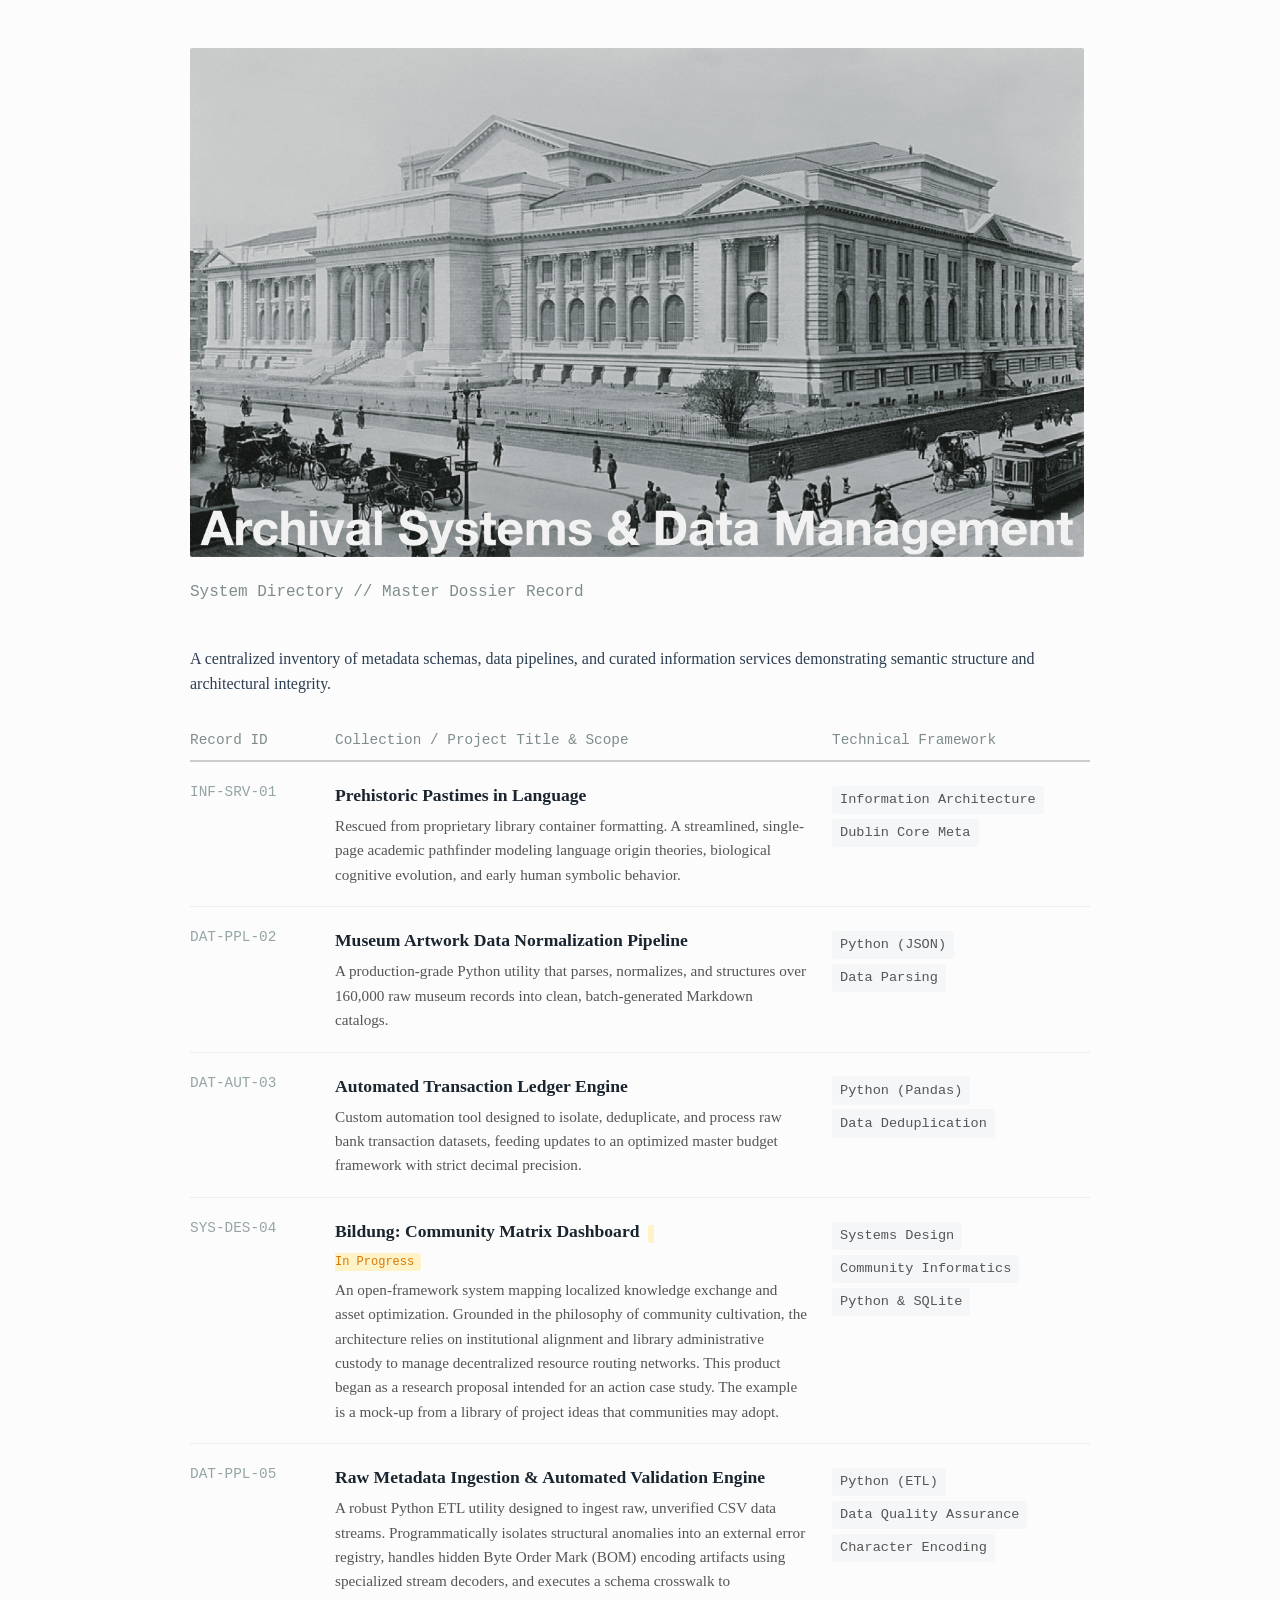
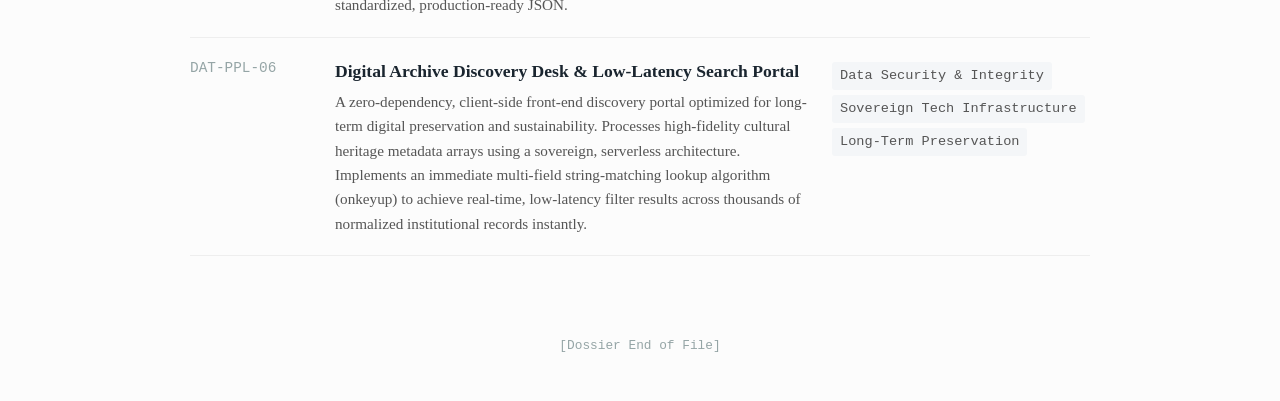
==== index.html @ 764c6c82 "Initial commit: Deploying Portfolio" ====
<!DOCTYPE html>
<html lang="en">
<head>
    <meta charset="UTF-8">
    <meta name="viewport" content="width=device-width, initial-scale=1.0">
    <title>Archival Systems & Metadata Dossier</title>
    <style>
        body {
            font-family: -apple-system, BlinkMacSystemFont, "Segoe UI", Roboto, Georgia, serif;
            line-height: 1.6;
            color: #2c3e50;
            background-color: #fcfcfc;
            max-width: 900px;
            margin: 0 auto;
            padding: 2rem;
        }
        h1 { font-size: 2rem; color: #1a252f; margin-bottom: 0.2rem; }
        .subtitle { font-size: 1rem; color: #7f8c8d; font-family: monospace; margin-bottom: 2.5rem; }
        
        /* --- Flexbox Table Styling --- */
        .flex-table {
            display: flex;
            flex-direction: column;
            margin-top: 2rem;
            width: 100%;
        }

        /* Table Header Layout */
        .flex-thead {
            display: flex;
            border-bottom: 2px solid #ccc;
            padding-bottom: 0.5rem;
        }

        .flex-th {
            font-family: monospace;
            font-size: 0.9rem;
            color: #7f8c8d;
            text-align: left;
        }

        /* Table Body & Row Layout */
        .flex-tbody {
            display: flex;
            flex-direction: column;
        }

        .flex-tr {
            display: flex;
            border-bottom: 1px solid #eee;
            padding: 1.2rem 0;
        }

        /* Column Width Allocations (Matching your original 15% / 55% / 30%) */
        .col-id {
            width: 15%;
            padding-right: 1rem;
        }

        .col-scope {
            width: 55%;
            padding-right: 1.5rem;
        }

        .col-framework {
            width: 30%;
        }

        /* Content Styling */
        .project-title {
            font-weight: bold;
            font-size: 1.1rem;
        }
        .project-title a {
            color: #1a252f;
            text-decoration: none;
        }
        .project-title a:hover {
            text-decoration: underline;
        }
        .tech-tag {
            font-family: monospace;
            font-size: 0.85rem;
            background-color: #f4f6f8;
            color: #555;
            padding: 0.2rem 0.5rem;
            border-radius: 3px;
            display: inline-block;
            margin-top: 0.3rem;
        }
        .meta-id {
            font-family: monospace;
            font-size: 0.9rem;
            color: #95a5a6;
        }

        /* Responsive Breakpoint for Mobile Screens */
        @media (max-width: 650px) {
            .flex-thead {
                display: none; /* Hide headers on mobile */
            }
            .flex-tr {
                flex-direction: column; /* Stack data columns vertically */
                gap: 0.5rem;
                padding: 1.5rem 0;
            }
            .col-id, .col-scope, .col-framework {
                width: 100%; /* Take up full width */
                padding-right: 0;
            }
            .meta-id {
                font-size: 0.8rem;
                background-color: #eef2f3;
                padding: 0.1rem 0.4rem;
                border-radius: 3px;
                display: inline-block;
            }
        }
    </style>
</head>
<body>

    <p><img src="Header.png" alt="New York Public Library, Public Domain image with website title 'Archival Systems and Data Management'" style="width: 100%; max-width: 894px; height: auto; filter: contrast(105%) brightness(95%); border-radius: 2px;"></p>
    <header>
        <div class="subtitle">System Directory // Master Dossier Record</div>
    </header>

    <main>
        <p>A centralized inventory of metadata schemas, data pipelines, and curated information services demonstrating semantic structure and architectural integrity.</p>

        <div class="flex-table">
            
            <div class="flex-thead">
                <div class="flex-th col-id">Record ID</div>
                <div class="flex-th col-scope">Collection / Project Title & Scope</div>
                <div class="flex-th col-framework">Technical Framework</div>
            </div>

            <div class="flex-tbody">
                
                <div class="flex-tr">
                    <div class="meta-id col-id">INF-SRV-01</div>
                    <div class="col-scope">
                        <div class="project-title"><a href="Prehistoric Pastimes in Language.html">Prehistoric Pastimes in Language</a></div>
                        <p style="margin: 0.3rem 0 0 0; font-size: 0.95rem; color: #555;">Rescued from proprietary library container formatting. A streamlined, single-page academic pathfinder modeling language origin theories, biological cognitive evolution, and early human symbolic behavior.</p>
                    </div>
                    <div class="col-framework">
                        <span class="tech-tag">Information Architecture</span><br>
                        <span class="tech-tag">Dublin Core Meta</span>
                    </div>
                </div>

                <div class="flex-tr">
                    <div class="meta-id col-id">DAT-PPL-02</div>
                    <div class="col-scope">
                        <div class="project-title"><a href="Museum Artwork Data Normalization Pipeline.html">Museum Artwork Data Normalization Pipeline</a></div>
                        <p style="margin: 0.3rem 0 0 0; font-size: 0.95rem; color: #555;">A production-grade Python utility that parses, normalizes, and structures over 160,000 raw museum records into clean, batch-generated Markdown catalogs.</p>
                    </div>
                    <div class="col-framework">
                        <span class="tech-tag">Python (JSON)</span><br>
                        <span class="tech-tag">Data Parsing</span>
                    </div>
                </div>

                <div class="flex-tr">
                    <div class="meta-id col-id">DAT-AUT-03</div>
                    <div class="col-scope">
                        <div class="project-title"><a href="Automated Transaction Ledger Engine.html">Automated Transaction Ledger Engine</a></div>
                        <p style="margin: 0.3rem 0 0 0; font-size: 0.95rem; color: #555;">Custom automation tool designed to isolate, deduplicate, and process raw bank transaction datasets, feeding updates to an optimized master budget framework with strict decimal precision.</p>
                    </div>
                    <div class="col-framework">
                        <span class="tech-tag">Python (Pandas)</span><br>
                        <span class="tech-tag">Data Deduplication</span>
                    </div>
                </div>

                <div class="flex-tr">
                    <div class="meta-id col-id">SYS-DES-04</div>
                    <div class="col-scope">
                        <div class="project-title">
                            <a href="dashboard.html">Bildung: Community Matrix Dashboard</a> 
                            <span style="font-family: monospace; font-size: 0.75rem; color: #d97706; background-color: #fef3c7; padding: 0.1rem 0.4rem; border-radius: 3px; margin-left: 0.5rem; font-weight: normal;"><br>In Progress</span>
                        </div>
                        <p style="margin: 0.3rem 0 0 0; font-size: 0.95rem; color: #555;">
                            An open-framework system mapping localized knowledge exchange and asset optimization. Grounded in the philosophy of community cultivation, the architecture relies on institutional alignment and library administrative custody to manage decentralized resource routing networks. This product began as a research proposal intended for an action case study. The example is a mock-up from a library of project ideas that communities may adopt.
                        </p>
                    </div>
                    <div class="col-framework">
                        <span class="tech-tag">Systems Design</span><br>
                        <span class="tech-tag">Community Informatics</span><br>
                        <span class="tech-tag">Python & SQLite</span>
                    </div>
                </div>

                <div class="flex-tr">
                    <div class="meta-id col-id">DAT-PPL-05</div>
                    <div class="col-scope">
                        <div class="project-title"><a href="ETL.html">Raw Metadata Ingestion & Automated Validation Engine</a></div>
                        <p style="margin: 0.3rem 0 0 0; font-size: 0.95rem; color: #555;">
                            A robust Python ETL utility designed to ingest raw, unverified CSV data streams. Programmatically isolates structural anomalies into an external error registry, handles hidden Byte Order Mark (BOM) encoding artifacts using specialized stream decoders, and executes a schema crosswalk to standardized, production-ready JSON.
                        </p>
                    </div>
                    <div class="col-framework">
                        <span class="tech-tag">Python (ETL)</span><br>
                        <span class="tech-tag">Data Quality Assurance</span><br>
                        <span class="tech-tag">Character Encoding</span>
                    </div>
                </div>

                                <div class="flex-tr">
                    <div class="meta-id col-id">DAT-PPL-06</div>
                    <div class="col-scope">
                        <div class="project-title"><a href="ArchiveDemo.html">Digital Archive Discovery Desk & Low-Latency Search Portal</a></div>
                        <p style="margin: 0.3rem 0 0 0; font-size: 0.95rem; color: #555;">
                            A zero-dependency, client-side front-end discovery portal optimized for long-term digital preservation and sustainability. Processes high-fidelity cultural heritage metadata arrays using a sovereign, serverless architecture. Implements an immediate multi-field string-matching lookup algorithm (onkeyup) to achieve real-time, low-latency filter results across thousands of normalized institutional records instantly.
                        </p>
                    </div>
                    <div class="col-framework">
                        <span class="tech-tag">Data Security & Integrity</span><br>
                        <span class="tech-tag">Sovereign Tech Infrastructure</span><br>
                        <span class="tech-tag">Long-Term Preservation</span>
                    </div>
                </div>

            </div>
        </div>
    </main>

    <footer>
        <p style="text-align: center; color: #95a5a6; font-size: 0.8rem; margin-top: 5rem; font-family: monospace;">
            [Dossier End of File]
        </p>
    </footer>

</body>
</html>
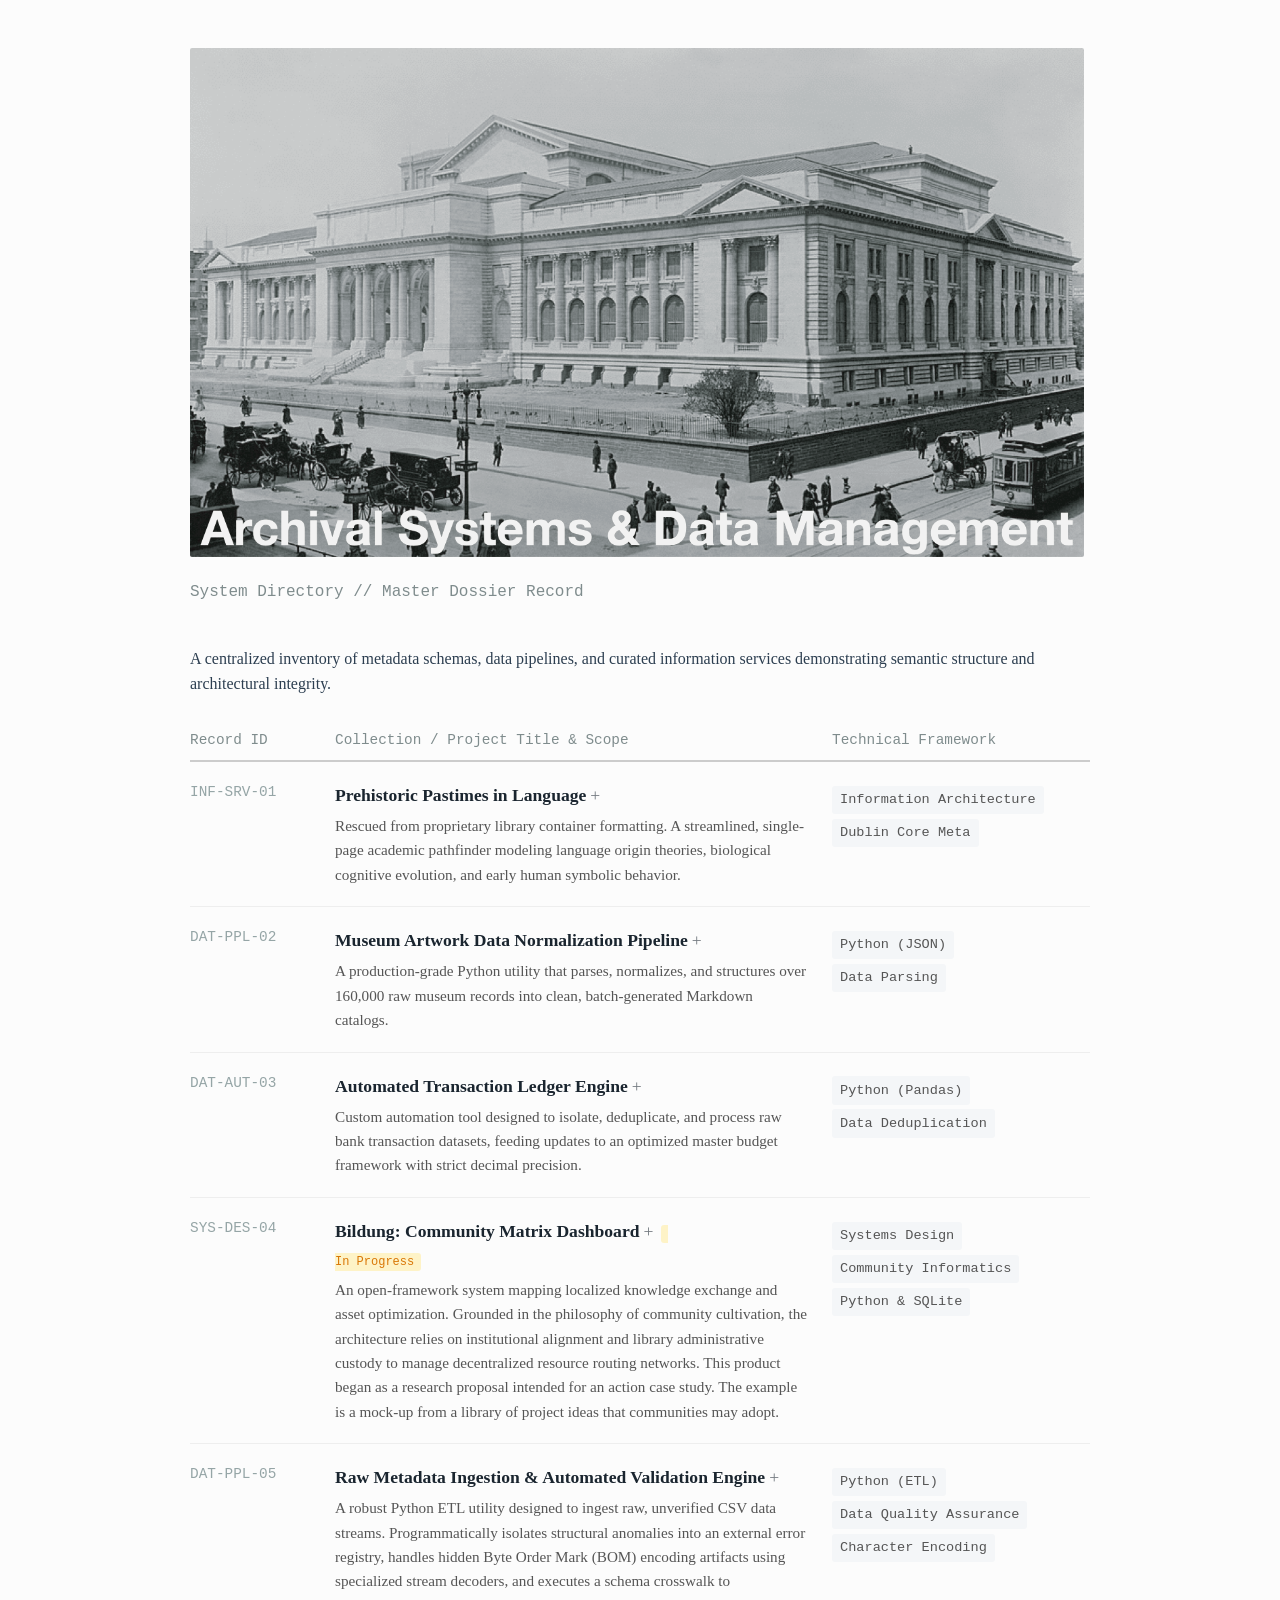
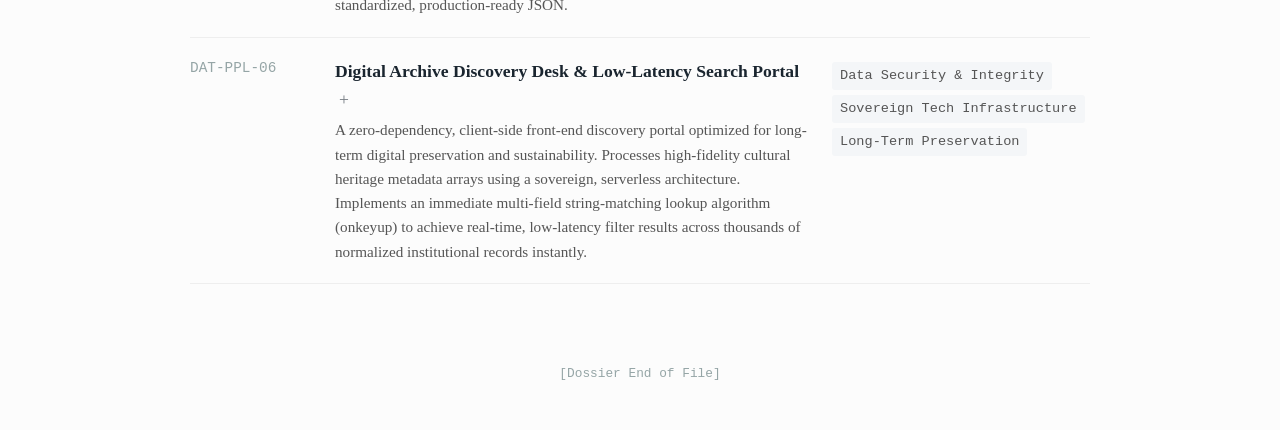
==== commit bbb207f0: "re-edited link visibility to click into subpages" ====
--- a/index.html
+++ b/index.html
@@ -16,7 +16,6 @@
         }
         h1 { font-size: 2rem; color: #1a252f; margin-bottom: 0.2rem; }
         .subtitle { font-size: 1rem; color: #7f8c8d; font-family: monospace; margin-bottom: 2.5rem; }
-        
         /* --- Flexbox Table Styling --- */
         .flex-table {
             display: flex;
@@ -77,6 +76,18 @@
         }
         .project-title a:hover {
             text-decoration: underline;
+        }
+        .project-title a::after {
+            content: " +";
+            font-weight: normal;
+            opacity: 0.6; /* Keeps it subtle so it looks professional */
+            transition: opacity 0.2s ease;
+            display: inline-block;
+            padding-left: 4px;
+        }
+        .project-title a:hover::after {
+            opacity: 1;
+            color: #0076ff; /* Gives a nice visual pop on hover */
         }
         .tech-tag {
             font-family: monospace;
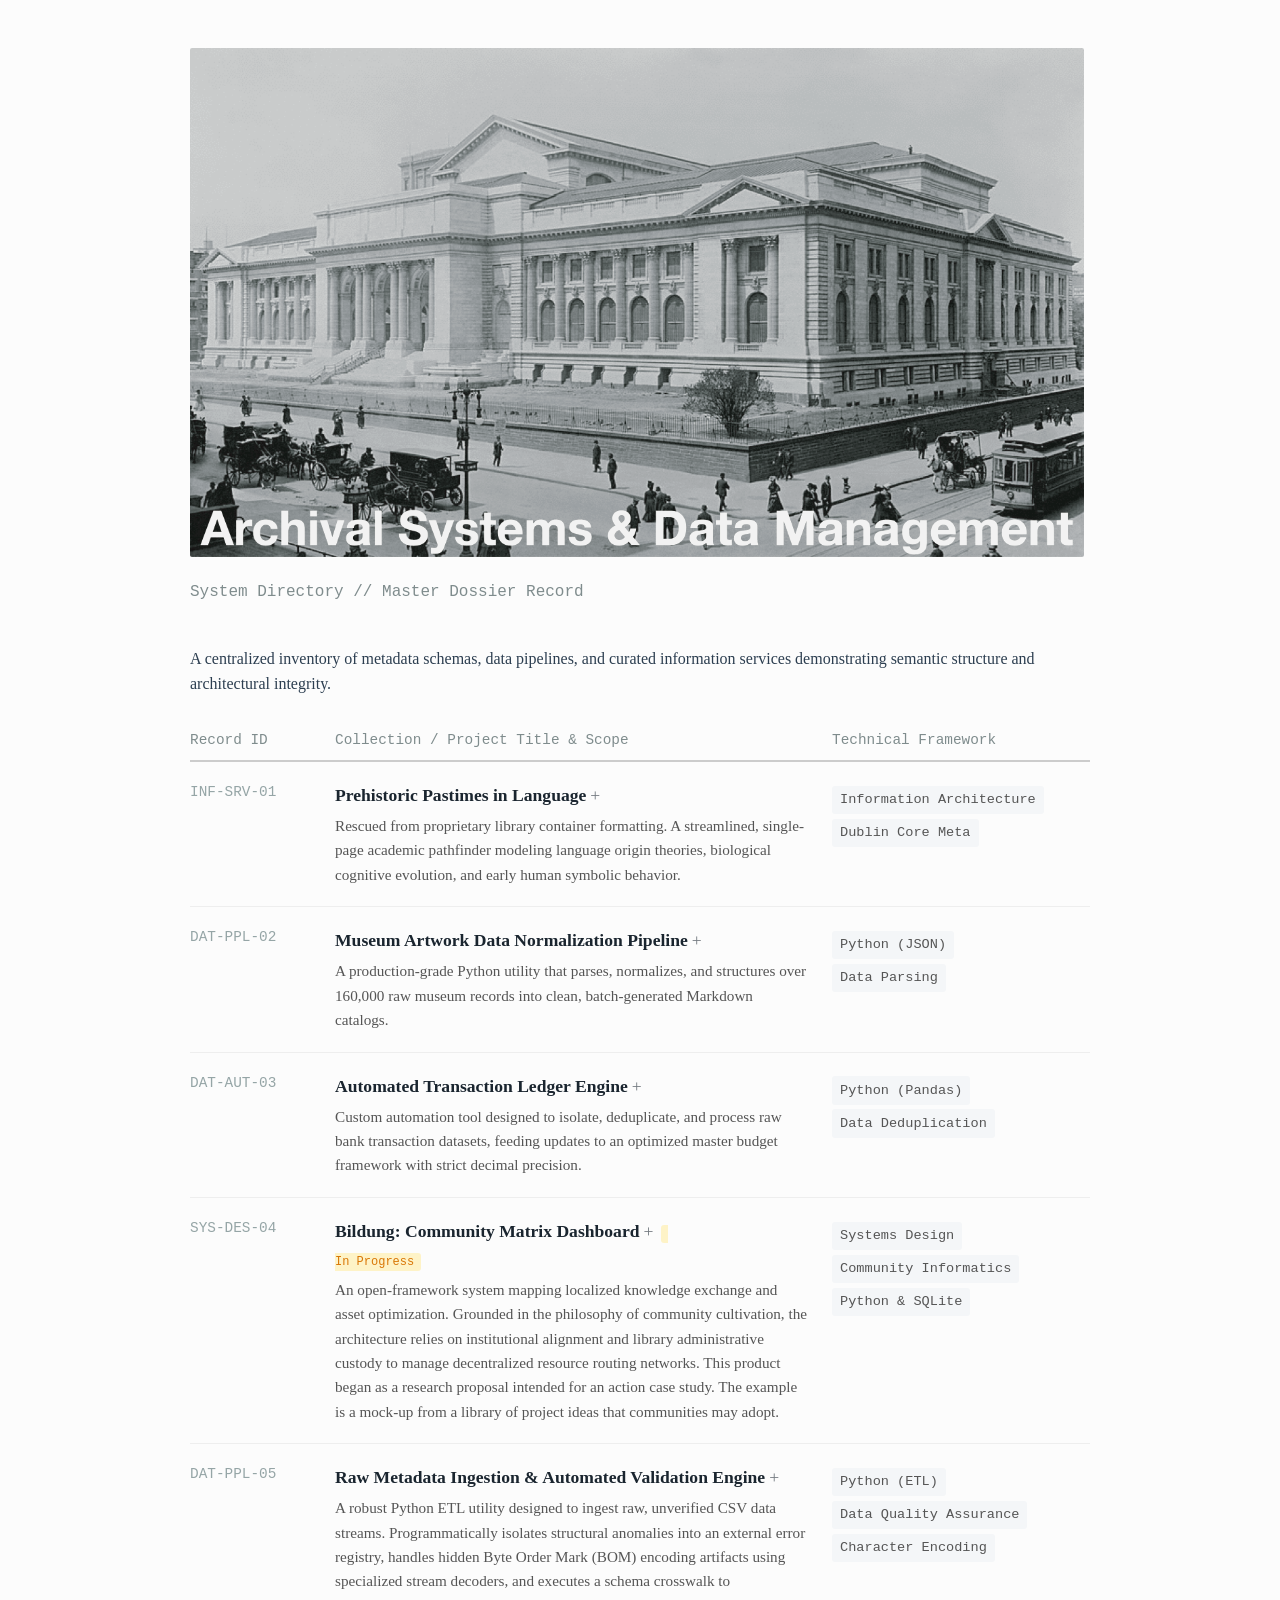
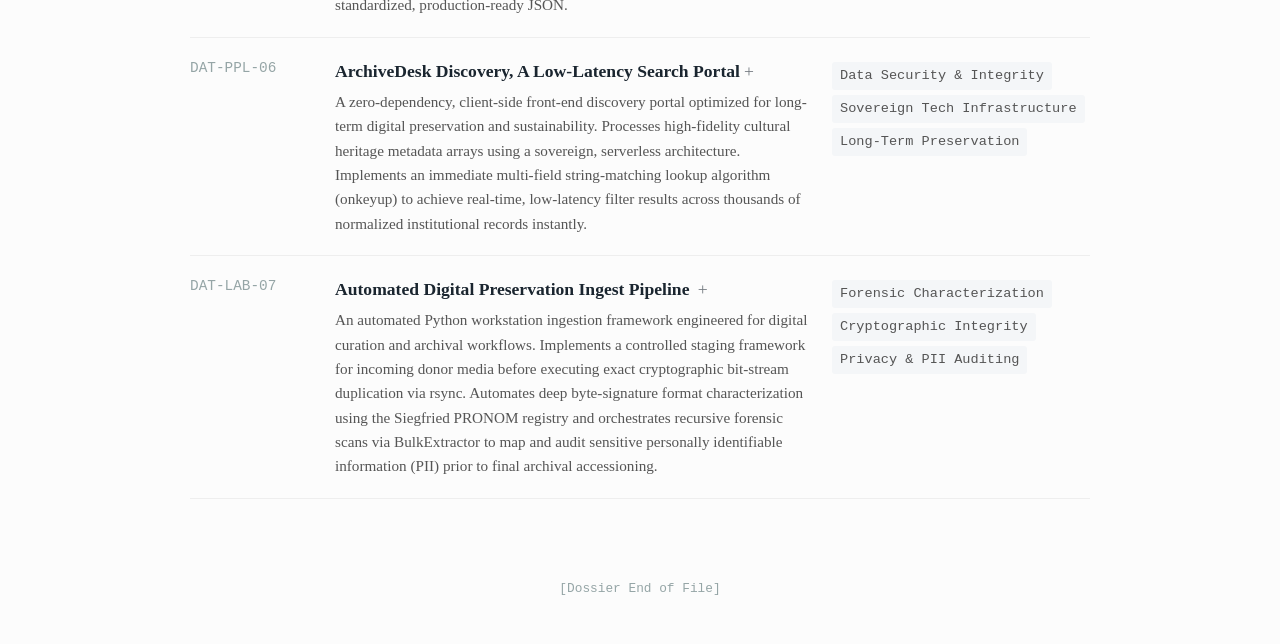
==== commit 9974cf32: "deployed digitalArchiveLab and linked to portfolio" ====
--- a/index.html
+++ b/index.html
@@ -221,7 +221,7 @@
                                 <div class="flex-tr">
                     <div class="meta-id col-id">DAT-PPL-06</div>
                     <div class="col-scope">
-                        <div class="project-title"><a href="ArchiveDemo.html">Digital Archive Discovery Desk & Low-Latency Search Portal</a></div>
+                        <div class="project-title"><a href="ArchiveDemo.html">ArchiveDesk Discovery, A Low-Latency Search Portal</a></div>
                         <p style="margin: 0.3rem 0 0 0; font-size: 0.95rem; color: #555;">
                             A zero-dependency, client-side front-end discovery portal optimized for long-term digital preservation and sustainability. Processes high-fidelity cultural heritage metadata arrays using a sovereign, serverless architecture. Implements an immediate multi-field string-matching lookup algorithm (onkeyup) to achieve real-time, low-latency filter results across thousands of normalized institutional records instantly.
                         </p>
@@ -230,6 +230,25 @@
                         <span class="tech-tag">Data Security & Integrity</span><br>
                         <span class="tech-tag">Sovereign Tech Infrastructure</span><br>
                         <span class="tech-tag">Long-Term Preservation</span>
+                    </div>
+                </div>
+
+                                <div class="flex-tr">
+                    <div class="meta-id col-id">DAT-LAB-07</div>
+                    <div class="col-scope">
+                        <div class="project-title">
+                            <a href="https://katherand.github.io/digitalArchivesLab/" target="_blank" rel="noopener noreferrer">
+                                Automated Digital Preservation Ingest Pipeline
+                            </a>
+                        </div>
+                        <p style="margin: 0.3rem 0 0 0; font-size: 0.95rem; color: #555;">
+                            An automated Python workstation ingestion framework engineered for digital curation and archival workflows. Implements a controlled staging framework for incoming donor media before executing exact cryptographic bit-stream duplication via rsync. Automates deep byte-signature format characterization using the Siegfried PRONOM registry and orchestrates recursive forensic scans via BulkExtractor to map and audit sensitive personally identifiable information (PII) prior to final archival accessioning.
+                        </p>
+                    </div>
+                    <div class="col-framework">
+                        <span class="tech-tag">Forensic Characterization</span><br>
+                        <span class="tech-tag">Cryptographic Integrity</span><br>
+                        <span class="tech-tag">Privacy & PII Auditing</span>
                     </div>
                 </div>
 
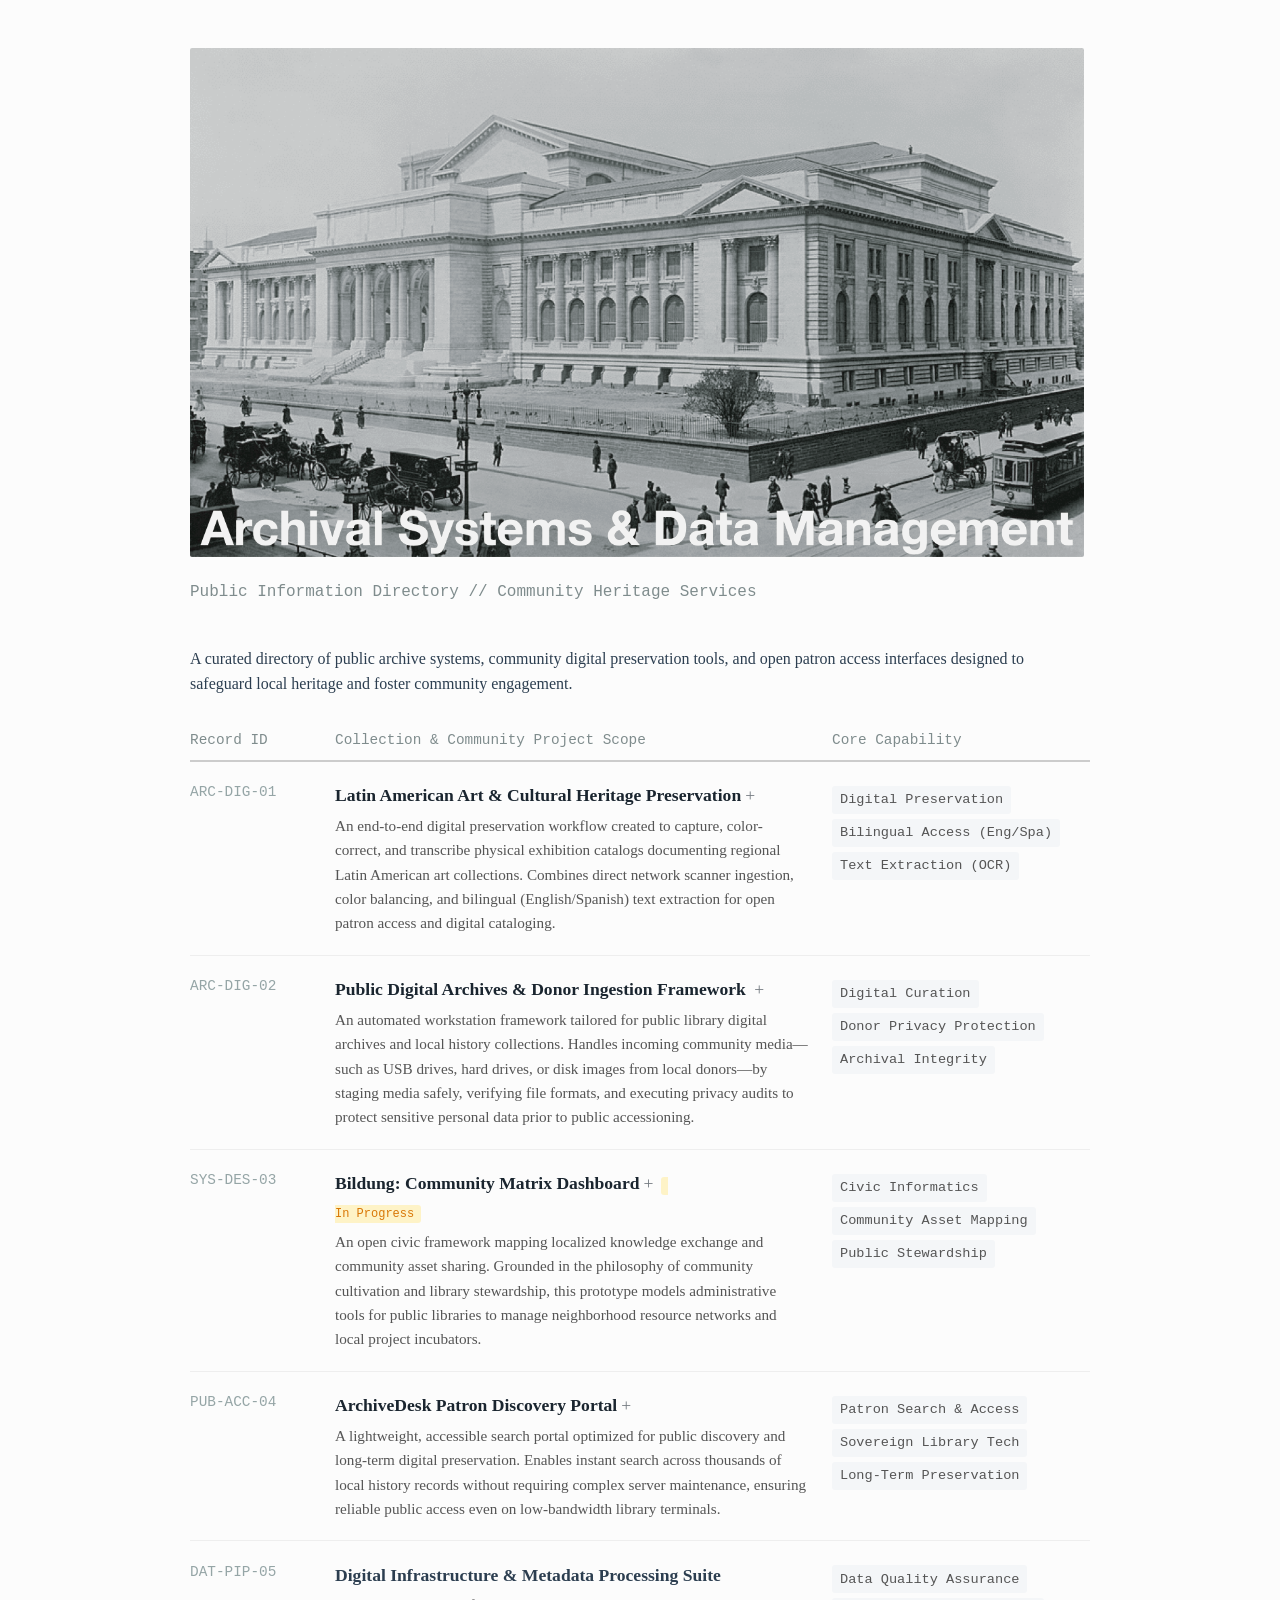
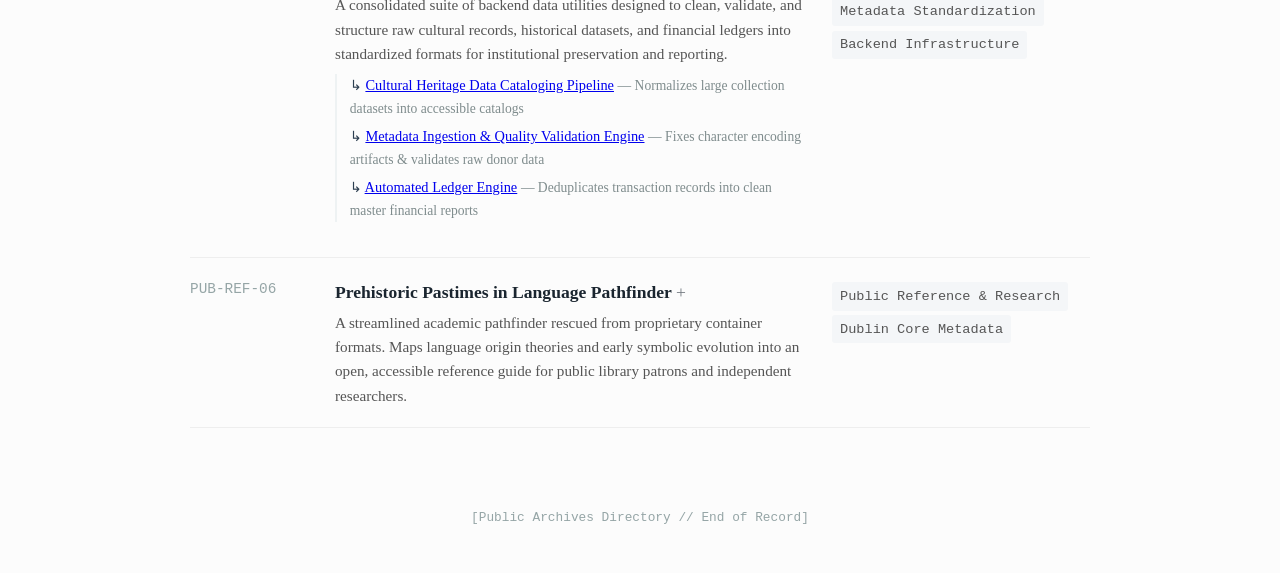
==== commit b33b5350: "added new project to portfolio" ====
--- a/index.html
+++ b/index.html
@@ -3,7 +3,7 @@
 <head>
     <meta charset="UTF-8">
     <meta name="viewport" content="width=device-width, initial-scale=1.0">
-    <title>Archival Systems & Metadata Dossier</title>
+    <title>Community Archives & Information Systems Directory</title>
     <style>
         body {
             font-family: -apple-system, BlinkMacSystemFont, "Segoe UI", Roboto, Georgia, serif;
@@ -16,6 +16,7 @@
         }
         h1 { font-size: 2rem; color: #1a252f; margin-bottom: 0.2rem; }
         .subtitle { font-size: 1rem; color: #7f8c8d; font-family: monospace; margin-bottom: 2.5rem; }
+        
         /* --- Flexbox Table Styling --- */
         .flex-table {
             display: flex;
@@ -24,7 +25,6 @@
             width: 100%;
         }
 
-        /* Table Header Layout */
         .flex-thead {
             display: flex;
             border-bottom: 2px solid #ccc;
@@ -38,7 +38,6 @@
             text-align: left;
         }
 
-        /* Table Body & Row Layout */
         .flex-tbody {
             display: flex;
             flex-direction: column;
@@ -50,7 +49,6 @@
             padding: 1.2rem 0;
         }
 
-        /* Column Width Allocations (Matching your original 15% / 55% / 30%) */
         .col-id {
             width: 15%;
             padding-right: 1rem;
@@ -65,7 +63,6 @@
             width: 30%;
         }
 
-        /* Content Styling */
         .project-title {
             font-weight: bold;
             font-size: 1.1rem;
@@ -80,14 +77,14 @@
         .project-title a::after {
             content: " +";
             font-weight: normal;
-            opacity: 0.6; /* Keeps it subtle so it looks professional */
+            opacity: 0.6;
             transition: opacity 0.2s ease;
             display: inline-block;
             padding-left: 4px;
         }
         .project-title a:hover::after {
             opacity: 1;
-            color: #0076ff; /* Gives a nice visual pop on hover */
+            color: #0076ff;
         }
         .tech-tag {
             font-family: monospace;
@@ -105,18 +102,29 @@
             color: #95a5a6;
         }
 
-        /* Responsive Breakpoint for Mobile Screens */
+        /* Sub-links inside consolidated pipeline block */
+        .pipeline-links {
+            margin-top: 0.5rem;
+            padding-left: 0.8rem;
+            border-left: 2px solid #eef2f3;
+        }
+        .pipeline-links li {
+            list-style: none;
+            margin-bottom: 0.3rem;
+            font-size: 0.9rem;
+        }
+
         @media (max-width: 650px) {
             .flex-thead {
-                display: none; /* Hide headers on mobile */
+                display: none;
             }
             .flex-tr {
-                flex-direction: column; /* Stack data columns vertically */
+                flex-direction: column;
                 gap: 0.5rem;
                 padding: 1.5rem 0;
             }
             .col-id, .col-scope, .col-framework {
-                width: 100%; /* Take up full width */
+                width: 100%;
                 padding-right: 0;
             }
             .meta-id {
@@ -131,124 +139,124 @@
 </head>
 <body>
 
-    <p><img src="Header.png" alt="New York Public Library, Public Domain image with website title 'Archival Systems and Data Management'" style="width: 100%; max-width: 894px; height: auto; filter: contrast(105%) brightness(95%); border-radius: 2px;"></p>
+    <p><img src="Header.png" alt="Public Library Archival Systems and Data Management" style="width: 100%; max-width: 894px; height: auto; filter: contrast(105%) brightness(95%); border-radius: 2px;"></p>
     <header>
-        <div class="subtitle">System Directory // Master Dossier Record</div>
+        <div class="subtitle">Public Information Directory // Community Heritage Services</div>
     </header>
 
     <main>
-        <p>A centralized inventory of metadata schemas, data pipelines, and curated information services demonstrating semantic structure and architectural integrity.</p>
+        <p>A curated directory of public archive systems, community digital preservation tools, and open patron access interfaces designed to safeguard local heritage and foster community engagement.</p>
 
         <div class="flex-table">
             
             <div class="flex-thead">
                 <div class="flex-th col-id">Record ID</div>
-                <div class="flex-th col-scope">Collection / Project Title & Scope</div>
-                <div class="flex-th col-framework">Technical Framework</div>
+                <div class="flex-th col-scope">Collection & Community Project Scope</div>
+                <div class="flex-th col-framework">Core Capability</div>
             </div>
 
             <div class="flex-tbody">
-                
-                <div class="flex-tr">
-                    <div class="meta-id col-id">INF-SRV-01</div>
-                    <div class="col-scope">
-                        <div class="project-title"><a href="Prehistoric Pastimes in Language.html">Prehistoric Pastimes in Language</a></div>
-                        <p style="margin: 0.3rem 0 0 0; font-size: 0.95rem; color: #555;">Rescued from proprietary library container formatting. A streamlined, single-page academic pathfinder modeling language origin theories, biological cognitive evolution, and early human symbolic behavior.</p>
-                    </div>
-                    <div class="col-framework">
-                        <span class="tech-tag">Information Architecture</span><br>
-                        <span class="tech-tag">Dublin Core Meta</span>
-                    </div>
-                </div>
-
-                <div class="flex-tr">
-                    <div class="meta-id col-id">DAT-PPL-02</div>
-                    <div class="col-scope">
-                        <div class="project-title"><a href="Museum Artwork Data Normalization Pipeline.html">Museum Artwork Data Normalization Pipeline</a></div>
-                        <p style="margin: 0.3rem 0 0 0; font-size: 0.95rem; color: #555;">A production-grade Python utility that parses, normalizes, and structures over 160,000 raw museum records into clean, batch-generated Markdown catalogs.</p>
-                    </div>
-                    <div class="col-framework">
-                        <span class="tech-tag">Python (JSON)</span><br>
-                        <span class="tech-tag">Data Parsing</span>
-                    </div>
-                </div>
-
-                <div class="flex-tr">
-                    <div class="meta-id col-id">DAT-AUT-03</div>
-                    <div class="col-scope">
-                        <div class="project-title"><a href="Automated Transaction Ledger Engine.html">Automated Transaction Ledger Engine</a></div>
-                        <p style="margin: 0.3rem 0 0 0; font-size: 0.95rem; color: #555;">Custom automation tool designed to isolate, deduplicate, and process raw bank transaction datasets, feeding updates to an optimized master budget framework with strict decimal precision.</p>
-                    </div>
-                    <div class="col-framework">
-                        <span class="tech-tag">Python (Pandas)</span><br>
-                        <span class="tech-tag">Data Deduplication</span>
-                    </div>
-                </div>
-
-                <div class="flex-tr">
-                    <div class="meta-id col-id">SYS-DES-04</div>
+
+                <!-- 1. LATINE ART & CULTURAL HERITAGE -->
+                <div class="flex-tr">
+                    <div class="meta-id col-id">ARC-DIG-01</div>
+                    <div class="col-scope">
+                        <div class="project-title"><a href="https://katherand.github.io/LatineArt/">Latin American Art & Cultural Heritage Preservation</a></div>
+                        <p style="margin: 0.3rem 0 0 0; font-size: 0.95rem; color: #555;">An end-to-end digital preservation workflow created to capture, color-correct, and transcribe physical exhibition catalogs documenting regional Latin American art collections. Combines direct network scanner ingestion, color balancing, and bilingual (English/Spanish) text extraction for open patron access and digital cataloging.</p>
+                    </div>
+                    <div class="col-framework">
+                        <span class="tech-tag">Digital Preservation</span><br>
+                        <span class="tech-tag">Bilingual Access (Eng/Spa)</span><br>
+                        <span class="tech-tag">Text Extraction (OCR)</span>
+                    </div>
+                </div>
+
+                <!-- 2. DONOR INGESTION & PRIVACY FRAMEWORK -->
+                <div class="flex-tr">
+                    <div class="meta-id col-id">ARC-DIG-02</div>
+                    <div class="col-scope">
+                        <div class="project-title">
+                            <a href="https://katherand.github.io/digitalArchivesLab/" target="_blank" rel="noopener noreferrer">
+                                Public Digital Archives & Donor Ingestion Framework
+                            </a>
+                        </div>
+                        <p style="margin: 0.3rem 0 0 0; font-size: 0.95rem; color: #555;">
+                            An automated workstation framework tailored for public library digital archives and local history collections. Handles incoming community media—such as USB drives, hard drives, or disk images from local donors—by staging media safely, verifying file formats, and executing privacy audits to protect sensitive personal data prior to public accessioning.
+                        </p>
+                    </div>
+                    <div class="col-framework">
+                        <span class="tech-tag">Digital Curation</span><br>
+                        <span class="tech-tag">Donor Privacy Protection</span><br>
+                        <span class="tech-tag">Archival Integrity</span>
+                    </div>
+                </div>
+
+                <!-- 3. BILDUNG COMMUNITY MATRIX -->
+                <div class="flex-tr">
+                    <div class="meta-id col-id">SYS-DES-03</div>
                     <div class="col-scope">
                         <div class="project-title">
                             <a href="dashboard.html">Bildung: Community Matrix Dashboard</a> 
                             <span style="font-family: monospace; font-size: 0.75rem; color: #d97706; background-color: #fef3c7; padding: 0.1rem 0.4rem; border-radius: 3px; margin-left: 0.5rem; font-weight: normal;"><br>In Progress</span>
                         </div>
                         <p style="margin: 0.3rem 0 0 0; font-size: 0.95rem; color: #555;">
-                            An open-framework system mapping localized knowledge exchange and asset optimization. Grounded in the philosophy of community cultivation, the architecture relies on institutional alignment and library administrative custody to manage decentralized resource routing networks. This product began as a research proposal intended for an action case study. The example is a mock-up from a library of project ideas that communities may adopt.
-                        </p>
-                    </div>
-                    <div class="col-framework">
-                        <span class="tech-tag">Systems Design</span><br>
-                        <span class="tech-tag">Community Informatics</span><br>
-                        <span class="tech-tag">Python & SQLite</span>
-                    </div>
-                </div>
-
-                <div class="flex-tr">
-                    <div class="meta-id col-id">DAT-PPL-05</div>
-                    <div class="col-scope">
-                        <div class="project-title"><a href="ETL.html">Raw Metadata Ingestion & Automated Validation Engine</a></div>
-                        <p style="margin: 0.3rem 0 0 0; font-size: 0.95rem; color: #555;">
-                            A robust Python ETL utility designed to ingest raw, unverified CSV data streams. Programmatically isolates structural anomalies into an external error registry, handles hidden Byte Order Mark (BOM) encoding artifacts using specialized stream decoders, and executes a schema crosswalk to standardized, production-ready JSON.
-                        </p>
-                    </div>
-                    <div class="col-framework">
-                        <span class="tech-tag">Python (ETL)</span><br>
+                            An open civic framework mapping localized knowledge exchange and community asset sharing. Grounded in the philosophy of community cultivation and library stewardship, this prototype models administrative tools for public libraries to manage neighborhood resource networks and local project incubators.
+                        </p>
+                    </div>
+                    <div class="col-framework">
+                        <span class="tech-tag">Civic Informatics</span><br>
+                        <span class="tech-tag">Community Asset Mapping</span><br>
+                        <span class="tech-tag">Public Stewardship</span>
+                    </div>
+                </div>
+
+                <!-- 4. PATRON DISCOVERY PORTAL -->
+                <div class="flex-tr">
+                    <div class="meta-id col-id">PUB-ACC-04</div>
+                    <div class="col-scope">
+                        <div class="project-title"><a href="ArchiveDemo.html">ArchiveDesk Patron Discovery Portal</a></div>
+                        <p style="margin: 0.3rem 0 0 0; font-size: 0.95rem; color: #555;">
+                            A lightweight, accessible search portal optimized for public discovery and long-term digital preservation. Enables instant search across thousands of local history records without requiring complex server maintenance, ensuring reliable public access even on low-bandwidth library terminals.
+                        </p>
+                    </div>
+                    <div class="col-framework">
+                        <span class="tech-tag">Patron Search & Access</span><br>
+                        <span class="tech-tag">Sovereign Library Tech</span><br>
+                        <span class="tech-tag">Long-Term Preservation</span>
+                    </div>
+                </div>
+
+                <!-- 5. CONSOLIDATED PIPELINES BLOCK -->
+                <div class="flex-tr">
+                    <div class="meta-id col-id">DAT-PIP-05</div>
+                    <div class="col-scope">
+                        <div class="project-title">Digital Infrastructure & Metadata Processing Suite</div>
+                        <p style="margin: 0.3rem 0 0 0; font-size: 0.95rem; color: #555;">
+                            A consolidated suite of backend data utilities designed to clean, validate, and structure raw cultural records, historical datasets, and financial ledgers into standardized formats for institutional preservation and reporting.
+                        </p>
+                        <ul class="pipeline-links">
+                            <li>↳ <a href="Museum Artwork Data Normalization Pipeline.html">Cultural Heritage Data Cataloging Pipeline</a> <span style="color: #7f8c8d; font-size: 0.85rem;">— Normalizes large collection datasets into accessible catalogs</span></li>
+                            <li>↳ <a href="ETL.html">Metadata Ingestion & Quality Validation Engine</a> <span style="color: #7f8c8d; font-size: 0.85rem;">— Fixes character encoding artifacts & validates raw donor data</span></li>
+                            <li>↳ <a href="Automated Transaction Ledger Engine.html">Automated Ledger Engine</a> <span style="color: #7f8c8d; font-size: 0.85rem;">— Deduplicates transaction records into clean master financial reports</span></li>
+                        </ul>
+                    </div>
+                    <div class="col-framework">
                         <span class="tech-tag">Data Quality Assurance</span><br>
-                        <span class="tech-tag">Character Encoding</span>
-                    </div>
-                </div>
-
-                                <div class="flex-tr">
-                    <div class="meta-id col-id">DAT-PPL-06</div>
-                    <div class="col-scope">
-                        <div class="project-title"><a href="ArchiveDemo.html">ArchiveDesk Discovery, A Low-Latency Search Portal</a></div>
-                        <p style="margin: 0.3rem 0 0 0; font-size: 0.95rem; color: #555;">
-                            A zero-dependency, client-side front-end discovery portal optimized for long-term digital preservation and sustainability. Processes high-fidelity cultural heritage metadata arrays using a sovereign, serverless architecture. Implements an immediate multi-field string-matching lookup algorithm (onkeyup) to achieve real-time, low-latency filter results across thousands of normalized institutional records instantly.
-                        </p>
-                    </div>
-                    <div class="col-framework">
-                        <span class="tech-tag">Data Security & Integrity</span><br>
-                        <span class="tech-tag">Sovereign Tech Infrastructure</span><br>
-                        <span class="tech-tag">Long-Term Preservation</span>
-                    </div>
-                </div>
-
-                                <div class="flex-tr">
-                    <div class="meta-id col-id">DAT-LAB-07</div>
-                    <div class="col-scope">
-                        <div class="project-title">
-                            <a href="https://katherand.github.io/digitalArchivesLab/" target="_blank" rel="noopener noreferrer">
-                                Automated Digital Preservation Ingest Pipeline
-                            </a>
-                        </div>
-                        <p style="margin: 0.3rem 0 0 0; font-size: 0.95rem; color: #555;">
-                            An automated Python workstation ingestion framework engineered for digital curation and archival workflows. Implements a controlled staging framework for incoming donor media before executing exact cryptographic bit-stream duplication via rsync. Automates deep byte-signature format characterization using the Siegfried PRONOM registry and orchestrates recursive forensic scans via BulkExtractor to map and audit sensitive personally identifiable information (PII) prior to final archival accessioning.
-                        </p>
-                    </div>
-                    <div class="col-framework">
-                        <span class="tech-tag">Forensic Characterization</span><br>
-                        <span class="tech-tag">Cryptographic Integrity</span><br>
-                        <span class="tech-tag">Privacy & PII Auditing</span>
+                        <span class="tech-tag">Metadata Standardization</span><br>
+                        <span class="tech-tag">Backend Infrastructure</span>
+                    </div>
+                </div>
+
+                <!-- 6. PUBLIC PATHFINDER -->
+                <div class="flex-tr">
+                    <div class="meta-id col-id">PUB-REF-06</div>
+                    <div class="col-scope">
+                        <div class="project-title"><a href="Prehistoric Pastimes in Language.html">Prehistoric Pastimes in Language Pathfinder</a></div>
+                        <p style="margin: 0.3rem 0 0 0; font-size: 0.95rem; color: #555;">A streamlined academic pathfinder rescued from proprietary container formats. Maps language origin theories and early symbolic evolution into an open, accessible reference guide for public library patrons and independent researchers.</p>
+                    </div>
+                    <div class="col-framework">
+                        <span class="tech-tag">Public Reference & Research</span><br>
+                        <span class="tech-tag">Dublin Core Metadata</span>
                     </div>
                 </div>
 
@@ -258,7 +266,7 @@
 
     <footer>
         <p style="text-align: center; color: #95a5a6; font-size: 0.8rem; margin-top: 5rem; font-family: monospace;">
-            [Dossier End of File]
+            [Public Archives Directory // End of Record]
         </p>
     </footer>
 
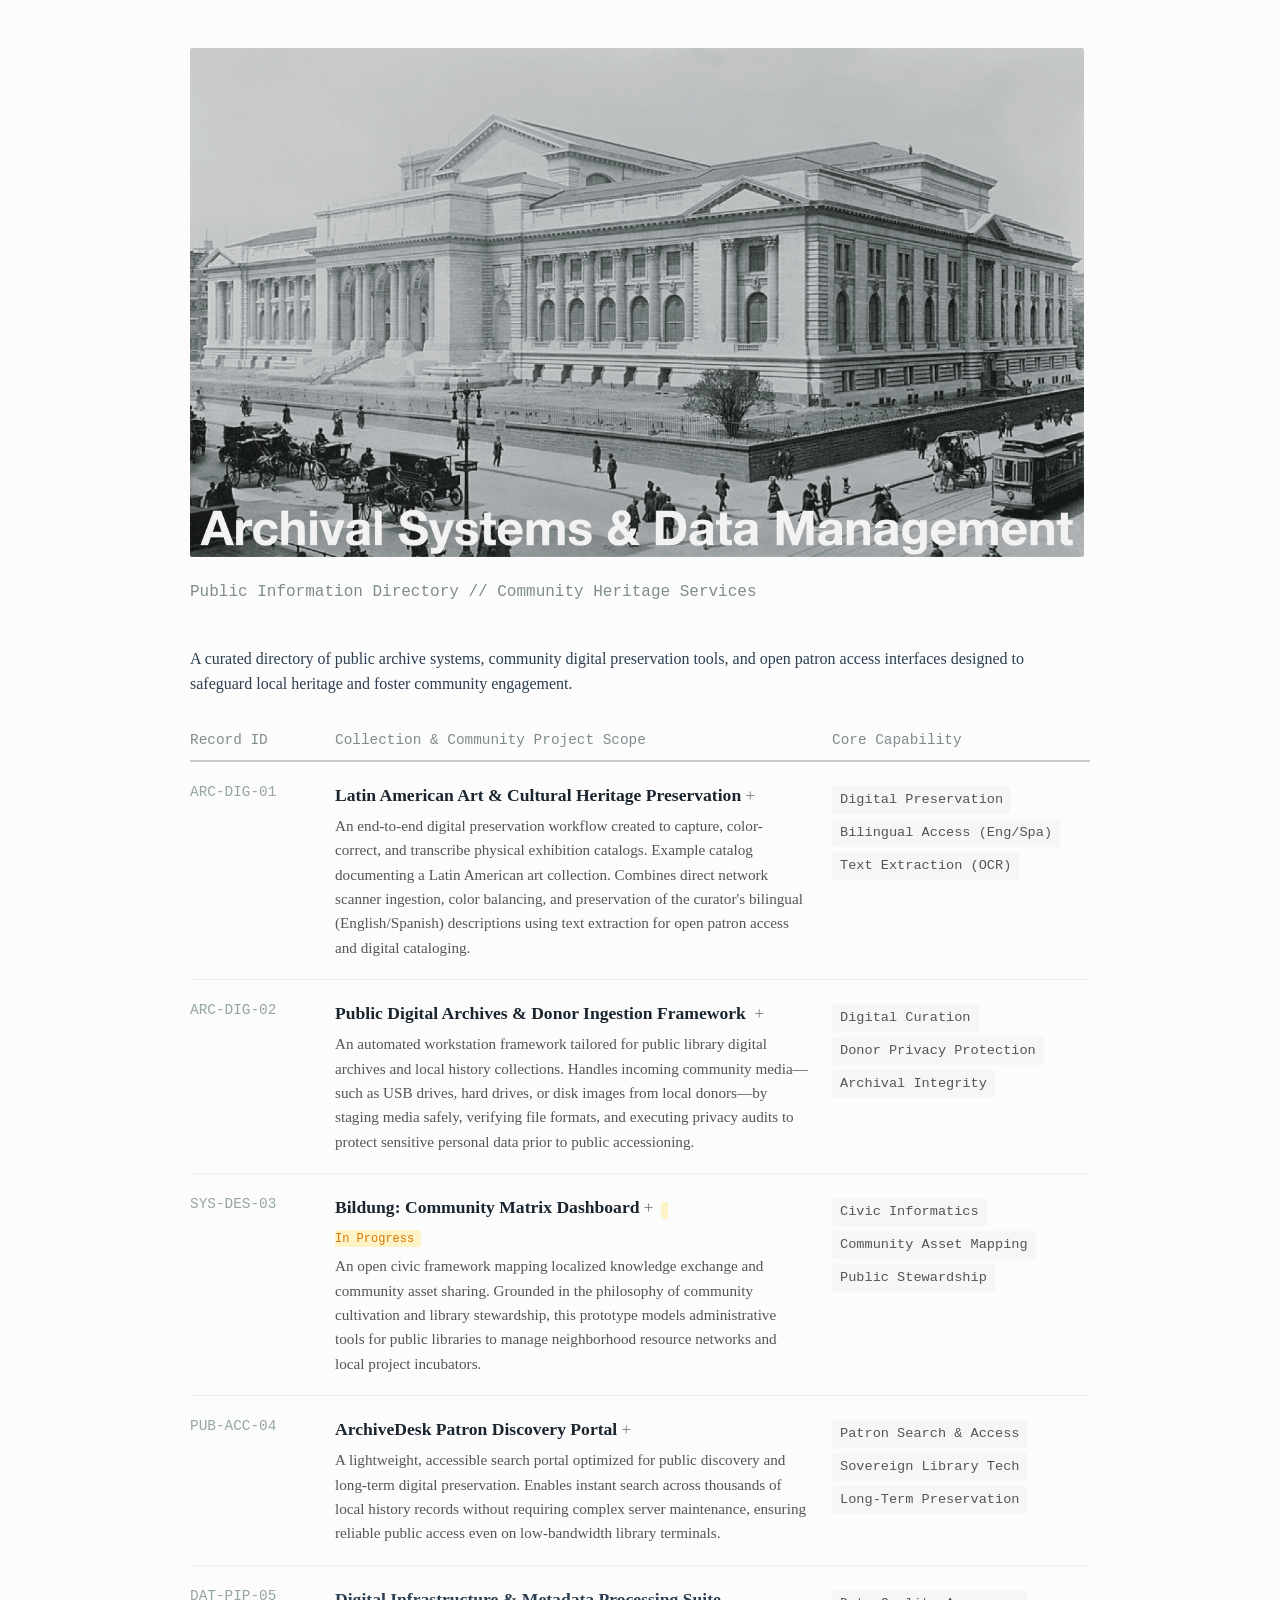
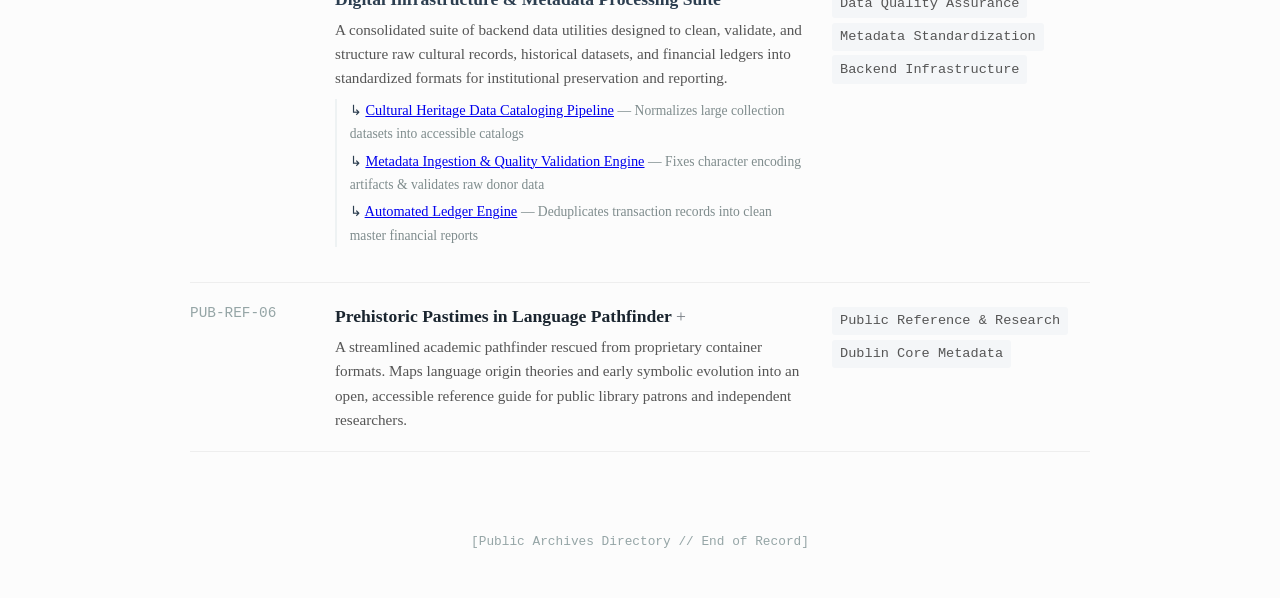
==== commit a0b6fe17: "edited new project description for example catalog" ====
--- a/index.html
+++ b/index.html
@@ -162,7 +162,7 @@
                     <div class="meta-id col-id">ARC-DIG-01</div>
                     <div class="col-scope">
                         <div class="project-title"><a href="https://katherand.github.io/LatineArt/">Latin American Art & Cultural Heritage Preservation</a></div>
-                        <p style="margin: 0.3rem 0 0 0; font-size: 0.95rem; color: #555;">An end-to-end digital preservation workflow created to capture, color-correct, and transcribe physical exhibition catalogs documenting regional Latin American art collections. Combines direct network scanner ingestion, color balancing, and bilingual (English/Spanish) text extraction for open patron access and digital cataloging.</p>
+                        <p style="margin: 0.3rem 0 0 0; font-size: 0.95rem; color: #555;">An end-to-end digital preservation workflow created to capture, color-correct, and transcribe physical exhibition catalogs. Example catalog documenting a Latin American art collection. Combines direct network scanner ingestion, color balancing, and preservation of the curator's bilingual (English/Spanish) descriptions using text extraction for open patron access and digital cataloging.</p>
                     </div>
                     <div class="col-framework">
                         <span class="tech-tag">Digital Preservation</span><br>
